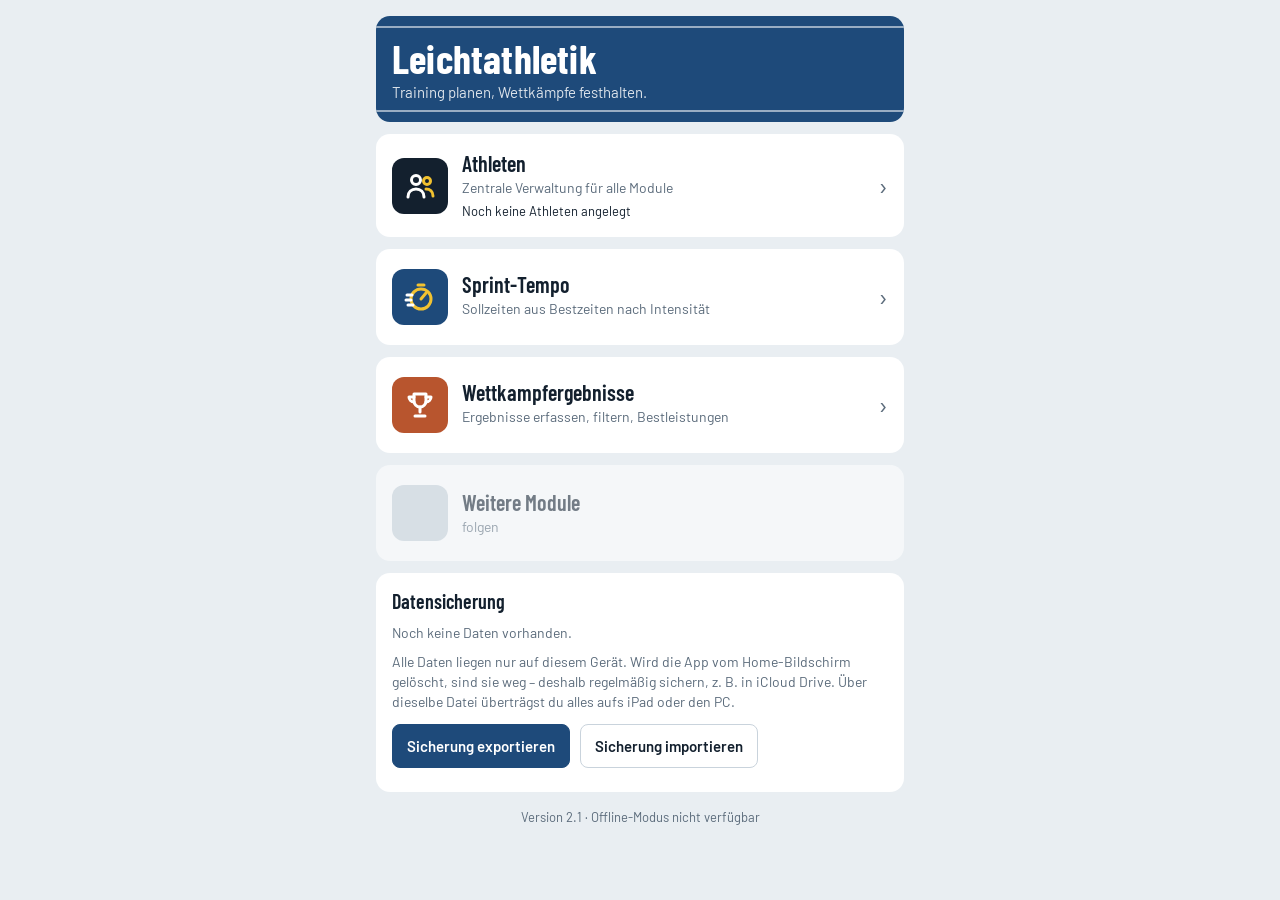
==== index.html @ 6e461672 "Central athlete management; Sprint-Tempo PBs from competition results - New athleten/ page: central " ====
<!DOCTYPE html>
<html lang="de">
<head>
<meta charset="utf-8">
<meta name="viewport" content="width=device-width, initial-scale=1, viewport-fit=cover">
<title>Leichtathletik</title>
<meta name="description" content="Leichtathletik-Werkzeuge: Sprint-Tempo-Rechner und Wettkampfergebnisse.">
<link rel="manifest" href="manifest.webmanifest">
<link rel="icon" href="icons/icon-192.png" type="image/png">
<link rel="apple-touch-icon" href="icons/apple-touch-icon.png">
<meta name="apple-mobile-web-app-capable" content="yes">
<meta name="mobile-web-app-capable" content="yes">
<meta name="apple-mobile-web-app-title" content="Leichtathletik">
<meta name="apple-mobile-web-app-status-bar-style" content="black-translucent">
<meta name="theme-color" content="#E9EEF2" media="(prefers-color-scheme: light)">
<meta name="theme-color" content="#0E1824" media="(prefers-color-scheme: dark)">
<link rel="stylesheet" href="shared/base.css">
<style>
.hero{background:var(--track);color:var(--track-ink);border-radius:14px;padding:22px 16px 18px;margin-bottom:12px;position:relative;overflow:hidden}
.hero::before,.hero::after{content:"";position:absolute;left:0;right:0;height:2px;background:rgba(255,255,255,.55)}
.hero::before{top:10px}.hero::after{bottom:10px}
.hero h1{font-size:40px;margin:0}
.hero p{margin:4px 0 0;opacity:.85;font-size:15px}
.tiles{display:grid;gap:12px;margin-bottom:12px}
.tile{display:flex;gap:14px;align-items:center;background:var(--surface);border-radius:14px;padding:16px;color:var(--ink);text-decoration:none;min-height:96px}
.tile:active{transform:scale(.99)}
.tile .ic{flex:0 0 56px;height:56px;border-radius:12px;display:grid;place-items:center;background:var(--track)}
.tile .ic.alt{background:var(--clay)}
.tile .ic svg{width:32px;height:32px}
.tile .tx{flex:1;min-width:0}
.tile h2{margin:0 0 2px;font-size:22px}
.tile .d{display:block;font-size:14px;color:var(--muted)}
.tile .st{display:block;font-size:13px;color:var(--ink);margin-top:4px;font-variant-numeric:tabular-nums}
.tile .go{color:var(--muted);font-size:26px}
.tile.soon{opacity:.55;pointer-events:none}
.tile.soon .ic{background:var(--line)}
</style>
</head>
<body>
<main>
  <div class="hero">
    <h1>Leichtathletik</h1>
    <p>Training planen, Wettkämpfe festhalten.</p>
  </div>

  <div class="banner" id="bkBanner" hidden>
    <span id="bkBannerTxt"></span>
    <button class="btn primary" id="bkBannerBtn">Jetzt sichern</button>
  </div>

  <nav class="tiles" aria-label="Module">
    <a class="tile" href="athleten/">
      <span class="ic" aria-hidden="true" style="background:var(--ink)">
        <svg viewBox="0 0 32 32" fill="none" stroke="#fff" stroke-width="3" stroke-linecap="round"><circle cx="12" cy="10" r="4.5"/><path d="M4 27c0-5 3.6-8 8-8s8 3 8 8"/><circle cx="23" cy="11" r="3.5" stroke="#F2C230"/><path d="M22 19c4 0 7 2.5 7 7" stroke="#F2C230"/></svg>
      </span>
      <span class="tx">
        <h2>Athleten</h2>
        <span class="d">Zentrale Verwaltung für alle Module</span>
        <span class="st" id="stAth"></span>
      </span>
      <span class="go" aria-hidden="true">›</span>
    </a>
    <a class="tile" href="tempo/">
      <span class="ic" aria-hidden="true">
        <svg viewBox="0 0 32 32" fill="none" stroke="#F2C230" stroke-width="3" stroke-linecap="round"><circle cx="17" cy="18" r="10"/><path d="M17 18l5-6M14 4h6"/><path d="M3 14h5M2 19h5M4 24h5" stroke="#fff"/></svg>
      </span>
      <span class="tx">
        <h2>Sprint-Tempo</h2>
        <span class="d">Sollzeiten aus Bestzeiten nach Intensität</span>
        <span class="st" id="stTempo"></span>
      </span>
      <span class="go" aria-hidden="true">›</span>
    </a>
    <a class="tile" href="ergebnisse/">
      <span class="ic alt" aria-hidden="true">
        <svg viewBox="0 0 32 32" fill="none" stroke="#fff" stroke-width="3" stroke-linecap="round" stroke-linejoin="round"><path d="M10 5h12v7a6 6 0 0 1-12 0z"/><path d="M10 8H5a5 5 0 0 0 5 5M22 8h5a5 5 0 0 1-5 5M16 18v5M11 27h10"/></svg>
      </span>
      <span class="tx">
        <h2>Wettkampfergebnisse</h2>
        <span class="d">Ergebnisse erfassen, filtern, Bestleistungen</span>
        <span class="st" id="stRes"></span>
      </span>
      <span class="go" aria-hidden="true">›</span>
    </a>
    <div class="tile soon" aria-hidden="true">
      <span class="ic"></span>
      <span class="tx"><h2>Weitere Module</h2><span class="d">folgen</span></span>
    </div>
  </nav>

  <section aria-labelledby="bkHead">
    <h2 id="bkHead">Datensicherung</h2>
    <p class="note" style="margin-top:0" id="bkState"></p>
    <p class="note">Alle Daten liegen nur auf diesem Gerät. Wird die App vom Home-Bildschirm gelöscht, sind sie weg – deshalb regelmäßig sichern, z. B. in iCloud Drive. Über dieselbe Datei überträgst du alles aufs iPad oder den PC.</p>
    <div class="row" style="margin-top:12px">
      <button class="btn primary" id="exp">Sicherung exportieren</button>
      <button class="btn" id="impBtn">Sicherung importieren</button>
      <input type="file" id="impFile" accept=".json,application/json" hidden>
    </div>
    <p class="note" id="bkMsg" aria-live="polite"></p>
  </section>

  <p class="foot">Version <span id="ver"></span> · <span id="offState">Offline-Modus wird vorbereitet …</span></p>
</main>
<script src="shared/common.js"></script>
<script>
(function(){
"use strict";
const $=id=>document.getElementById(id);
$("ver").textContent=LA.VERSION;

function render(){
  const ath=LA.athletes().length;
  $("stAth").textContent=ath?LA.plural(ath,"Athlet","Athleten"):"Noch keine Athleten angelegt";
  $("stTempo").textContent="";
  const res=LA.load(LA.KEYS.results,[])||[];
  if(res.length){
    const last=res.map(r=>r.date).sort().pop();
    $("stRes").textContent=res.length+" Ergebnis"+(res.length===1?"":"se")+" · zuletzt "+LA.fmtDate(last);
  } else $("stRes").textContent="";

  const s=LA.backupStatus();
  if(s.empty){ $("bkState").textContent="Noch keine Daten vorhanden."; $("bkBanner").hidden=true; }
  else if(s.upToDate){ $("bkState").innerHTML='<span class="ok">Alles gesichert</span> am '+LA.fmtDate(s.lastAt)+"."; $("bkBanner").hidden=true; }
  else {
    $("bkState").innerHTML='<span class="warn">Änderungen seit '+(s.lastAt?"der letzten Sicherung ("+LA.fmtDate(s.lastAt)+")":"Beginn")+" nicht gesichert.</span>";
    $("bkBannerTxt").textContent=s.lastAt?"Neue Daten seit der letzten Sicherung.":"Deine Daten sind noch nicht gesichert.";
    $("bkBanner").hidden=false;
  }
}
async function doExport(){
  const r=await LA.exportBackup();
  if(r.res==="aborted") return;
  $("bkMsg").textContent=r.res==="shared"?"Sicherung „"+r.name+"“ geteilt.":"Sicherung „"+r.name+"“ gespeichert.";
  render();
}
$("exp").addEventListener("click",doExport);
$("bkBannerBtn").addEventListener("click",doExport);
$("impBtn").addEventListener("click",()=>$("impFile").click());
$("impFile").addEventListener("change",async e=>{
  const f=e.target.files&&e.target.files[0]; e.target.value=""; if(!f) return;
  let b;
  try{ b=LA.parseBackup(await f.text()); }
  catch(err){ $("bkMsg").innerHTML='<span class="warn">Datei ist keine gültige Sicherung.</span>'; return; }
  const na=b.tempo&&Array.isArray(b.tempo.athletes)?b.tempo.athletes.length:0, nr=b.results.length;
  if(!confirm("Sicherung mit "+na+" Athlet"+(na===1?"":"en")+" und "+nr+" Ergebnis"+(nr===1?"":"sen")+" übernehmen?\n\nVorhandene Einträge bleiben erhalten, gleiche Einträge werden aktualisiert.")) return;
  const r=LA.applyBackup(b);
  $("bkMsg").innerHTML='<span class="ok">Übernommen: '+r.athletes+" Athlet"+(r.athletes===1?"":"en")+", "+r.results+" Ergebnis"+(r.results===1?"":"se")+".</span>";
  render();
});
window.addEventListener("pageshow",render);
render();
LA.registerOffline("./",s=>{$("offState").textContent=s;});
})();
</script>
</body>
</html>
---- shared/base.css ----
@font-face{font-family:"Barlow";font-weight:400;font-style:normal;font-display:swap;src:url(../fonts/barlow-400.woff2) format("woff2")}
@font-face{font-family:"Barlow";font-weight:500;font-style:normal;font-display:swap;src:url(../fonts/barlow-500.woff2) format("woff2")}
@font-face{font-family:"Barlow";font-weight:600;font-style:normal;font-display:swap;src:url(../fonts/barlow-600.woff2) format("woff2")}
@font-face{font-family:"Barlow Condensed";font-weight:500;font-style:normal;font-display:swap;src:url(../fonts/barlow-condensed-500.woff2) format("woff2")}
@font-face{font-family:"Barlow Condensed";font-weight:600;font-style:normal;font-display:swap;src:url(../fonts/barlow-condensed-600.woff2) format("woff2")}
@font-face{font-family:"Barlow Condensed";font-weight:700;font-style:normal;font-display:swap;src:url(../fonts/barlow-condensed-700.woff2) format("woff2")}
:root{
  --bg:#E9EEF2; --surface:#FFFFFF; --ink:#13202E; --muted:#5B6B7B; --line:#C9D3DC;
  --track:#1E4A7A; --track-ink:#FFFFFF; --signal:#F2C230; --signal-ink:#2A2000;
  --warn:#B23A2E; --ok:#2E7D4F; --link:#1E4A7A; --clay:#B8552E;
  color-scheme:light dark;
}
@media (prefers-color-scheme: dark){
  :root:not([data-theme="light"]){
    --bg:#0E1824; --surface:#172536; --ink:#E6EDF3; --muted:#93A3B4; --line:#2A3D52;
    --track:#2D68A8; --track-ink:#FFFFFF; --signal:#F2C230; --signal-ink:#2A2000;
    --warn:#E06A5C; --ok:#5DBB86; --link:#8DB8E8; --clay:#E08A5E;
  }
}
:root[data-theme="dark"]{
  --bg:#0E1824; --surface:#172536; --ink:#E6EDF3; --muted:#93A3B4; --line:#2A3D52;
  --track:#2D68A8; --track-ink:#FFFFFF; --signal:#F2C230; --signal-ink:#2A2000;
  --warn:#E06A5C; --ok:#5DBB86; --link:#8DB8E8; --clay:#E08A5E;
}
*,*::before,*::after{box-sizing:border-box}
[hidden]{display:none!important}
html{background:var(--bg);-webkit-text-size-adjust:100%}
body{margin:0;background:var(--bg);color:var(--ink);font:400 16px/1.45 "Barlow",system-ui,-apple-system,"Segoe UI",sans-serif;
  padding:env(safe-area-inset-top,0px) env(safe-area-inset-right,0px) env(safe-area-inset-bottom,0px) env(safe-area-inset-left,0px);
  -webkit-tap-highlight-color:transparent}
main{max-width:560px;margin:0 auto;padding:16px 16px 40px}
h1{font:700 30px/1 "Barlow Condensed","Arial Narrow",sans-serif;margin:8px 0 2px;letter-spacing:.2px}
h2{font:600 20px/1.2 "Barlow Condensed","Arial Narrow",sans-serif;margin:0 0 10px}
.sub{color:var(--muted);font-size:14px;margin:0 0 16px}
section,.card{background:var(--surface);border-radius:14px;padding:16px;margin-bottom:12px}
.back{display:inline-flex;align-items:center;gap:2px;color:var(--link);font:600 16px "Barlow",sans-serif;text-decoration:none;padding:6px 0;min-height:44px}
.back::before{content:"‹";font-size:26px;line-height:1;margin-top:-3px}
.lbl,.fl{font-size:13px;color:var(--muted);display:block;margin:12px 0 6px}
.lbl:first-child{margin-top:0}
.note{font-size:14px;color:var(--muted);margin:8px 0 0}
.warn{color:var(--warn);font-weight:600}
.ok{color:var(--ok);font-weight:600}
.row{display:flex;gap:10px;align-items:center;flex-wrap:wrap}
.grid2{display:grid;grid-template-columns:repeat(2,minmax(0,1fr));gap:10px}
input[type=number],input[type=text],input[type=date],select,textarea{font:500 16px "Barlow",sans-serif;color:var(--ink);background:var(--bg);
  border:1px solid var(--line);border-radius:8px;padding:9px 10px;width:100%;min-height:42px;-webkit-appearance:none;appearance:none}
select{background-image:linear-gradient(45deg,transparent 50%,var(--muted) 50%),linear-gradient(135deg,var(--muted) 50%,transparent 50%);
  background-position:calc(100% - 16px) 50%,calc(100% - 11px) 50%;background-size:5px 5px;background-repeat:no-repeat;padding-right:28px}
textarea{min-height:70px;resize:vertical}
input:invalid{box-shadow:none}
.seg{display:flex;gap:6px;flex-wrap:wrap}
.seg button{flex:1 1 0;border:1px solid var(--line);background:transparent;color:var(--ink);font:600 15px "Barlow",sans-serif;padding:9px 12px;border-radius:8px;cursor:pointer}
.seg button[aria-pressed="true"]{background:var(--track);border-color:var(--track);color:var(--track-ink)}
.btn{border:1px solid var(--line);background:transparent;color:var(--ink);font:600 15px "Barlow",sans-serif;padding:10px 14px;border-radius:8px;cursor:pointer;min-height:44px;text-decoration:none;display:inline-flex;align-items:center;justify-content:center}
.btn.primary{background:var(--track);border-color:var(--track);color:var(--track-ink)}
.btn.danger{color:var(--warn)}
.btn.danger.armed{background:var(--warn);border-color:var(--warn);color:#fff}
.btn.block{width:100%}
button:focus-visible,a:focus-visible,input:focus-visible,select:focus-visible,textarea:focus-visible{outline:3px solid var(--signal);outline-offset:2px}
.banner{border-radius:12px;padding:12px 14px;margin-bottom:12px;display:flex;gap:10px;align-items:center;justify-content:space-between;flex-wrap:wrap;
  background:color-mix(in srgb,var(--signal) 28%,var(--surface));color:var(--ink);font-size:15px}
.banner .btn{min-height:38px;padding:7px 12px}
.badge{display:inline-block;font:600 12px "Barlow",sans-serif;padding:2px 7px;border-radius:5px;border:1px solid var(--line);color:var(--muted);white-space:nowrap}
.badge.pb{background:var(--signal);border-color:var(--signal);color:var(--signal-ink)}
.badge.indoor{border-color:var(--track);color:var(--link)}
.badge.outdoor{border-color:var(--clay);color:var(--clay)}
.badge.champ{border-color:var(--ink);color:var(--ink)}
.foot{font-size:13px;color:var(--muted);text-align:center;margin-top:16px}
details{background:var(--surface);border-radius:14px;margin-bottom:12px}
details>summary{cursor:pointer;padding:14px 16px;font:600 20px "Barlow Condensed",sans-serif;list-style:none}
details>summary::-webkit-details-marker{display:none}
details>summary::after{content:"+";float:right;font-weight:500}
details[open]>summary::after{content:"–"}
details .in{padding:0 16px 16px}
@media (prefers-reduced-motion: reduce){*{transition:none!important}}
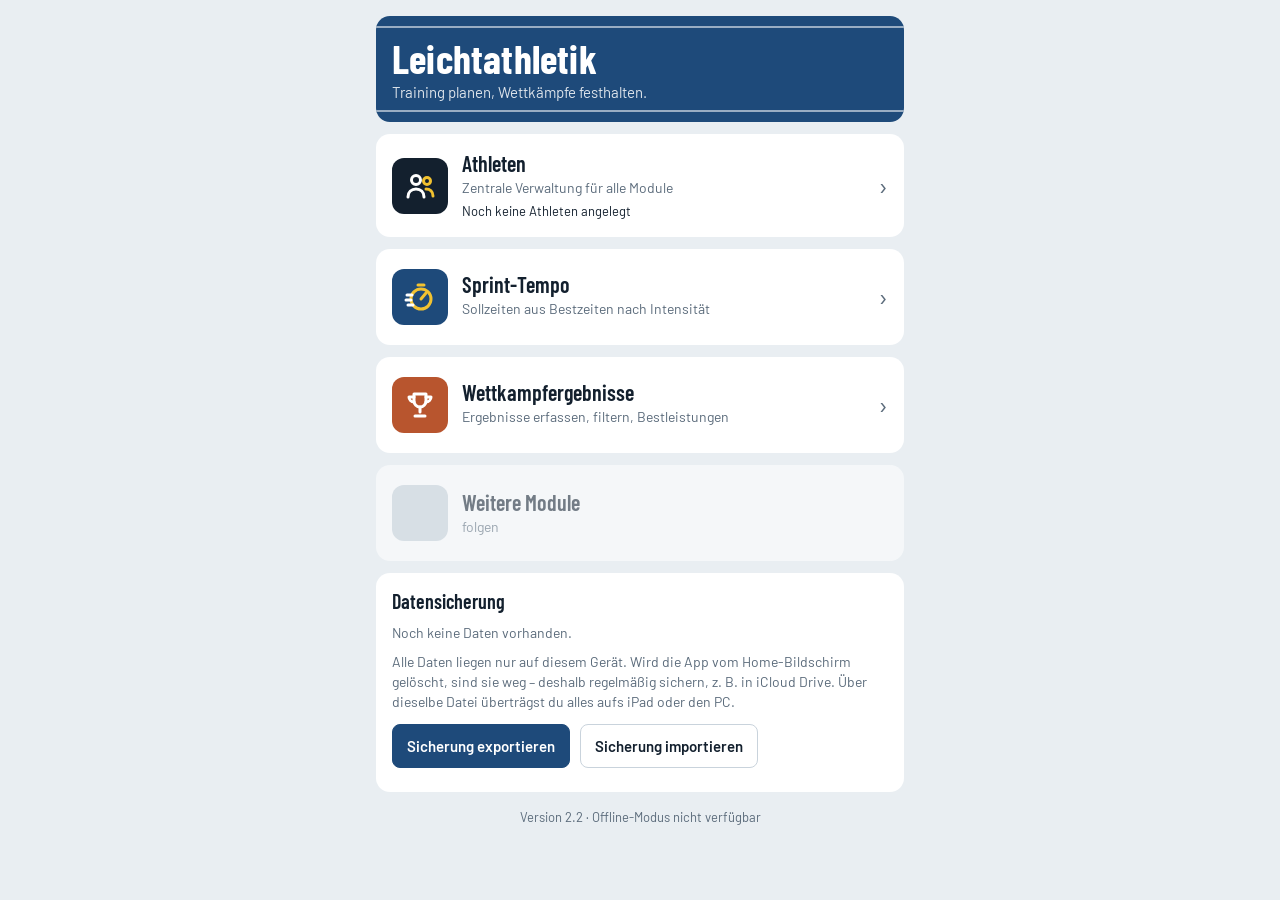
==== commit ee24645d: "Add Supabase cloud sync (disabled until configured) - shared/cloud.js: email/password auth and recor" ====
--- a/index.html
+++ b/index.html
@@ -34,6 +34,11 @@
 .tile .go{color:var(--muted);font-size:26px}
 .tile.soon{opacity:.55;pointer-events:none}
 .tile.soon .ic{background:var(--line)}
+h3{font:600 17px "Barlow Condensed",sans-serif;margin:16px 0 6px;color:var(--muted);text-transform:uppercase;letter-spacing:.6px}
+h3:first-of-type{margin-top:4px}
+.cloudst{display:flex;align-items:center;gap:8px;font-size:15px}
+.dot{width:10px;height:10px;border-radius:50%;background:var(--muted);flex:0 0 10px}
+.dot.ok{background:var(--ok)}.dot.busy{background:var(--signal)}.dot.err{background:var(--warn)}
 </style>
 </head>
 <body>
@@ -90,8 +95,32 @@
 
   <section aria-labelledby="bkHead">
     <h2 id="bkHead">Datensicherung</h2>
+    <div id="cloudBox" hidden>
+      <h3>Cloud</h3>
+      <div id="cloudOut">
+        <p class="note" style="margin-top:0">Mit einem Konto werden Athleten und Ergebnisse automatisch gesichert und zwischen iPhone, iPad und PC abgeglichen.</p>
+        <label class="fl" for="cEmail">E-Mail</label>
+        <input type="text" id="cEmail" inputmode="email" autocomplete="username" autocapitalize="off" spellcheck="false">
+        <label class="fl" for="cPw">Passwort</label>
+        <input type="password" id="cPw" autocomplete="current-password" style="font:500 16px Barlow,sans-serif;color:var(--ink);background:var(--bg);border:1px solid var(--line);border-radius:8px;padding:9px 10px;width:100%;min-height:42px">
+        <div class="row" style="margin-top:12px">
+          <button class="btn primary" id="cIn">Anmelden</button>
+          <button class="btn" id="cUp">Konto erstellen</button>
+        </div>
+      </div>
+      <div id="cloudIn" hidden>
+        <div class="cloudst"><span class="dot" id="cDot"></span><span id="cState"></span></div>
+        <p class="note" id="cWho"></p>
+        <div class="row" style="margin-top:12px">
+          <button class="btn primary" id="cSync">Jetzt synchronisieren</button>
+          <button class="btn" id="cOut">Abmelden</button>
+        </div>
+      </div>
+      <p class="note" id="cMsg" aria-live="polite"></p>
+      <h3>Datei</h3>
+    </div>
     <p class="note" style="margin-top:0" id="bkState"></p>
-    <p class="note">Alle Daten liegen nur auf diesem Gerät. Wird die App vom Home-Bildschirm gelöscht, sind sie weg – deshalb regelmäßig sichern, z. B. in iCloud Drive. Über dieselbe Datei überträgst du alles aufs iPad oder den PC.</p>
+    <p class="note" id="bkInfo">Alle Daten liegen nur auf diesem Gerät. Wird die App vom Home-Bildschirm gelöscht, sind sie weg – deshalb regelmäßig sichern, z. B. in iCloud Drive. Über dieselbe Datei überträgst du alles aufs iPad oder den PC.</p>
     <div class="row" style="margin-top:12px">
       <button class="btn primary" id="exp">Sicherung exportieren</button>
       <button class="btn" id="impBtn">Sicherung importieren</button>
@@ -102,7 +131,9 @@
 
   <p class="foot">Version <span id="ver"></span> · <span id="offState">Offline-Modus wird vorbereitet …</span></p>
 </main>
+<script src="shared/config.js"></script>
 <script src="shared/common.js"></script>
+<script src="shared/cloud.js"></script>
 <script>
 (function(){
 "use strict";
@@ -120,7 +151,11 @@
   } else $("stRes").textContent="";
 
   const s=LA.backupStatus();
+  $("bkInfo").textContent=s.cloudSafe
+    ?"Zusätzlich zur Cloud kannst du eine Sicherungsdatei anlegen, z. B. vor größeren Änderungen."
+    :"Alle Daten liegen nur auf diesem Gerät. Wird die App vom Home-Bildschirm gelöscht, sind sie weg – deshalb regelmäßig sichern, z. B. in iCloud Drive. Über dieselbe Datei überträgst du alles aufs iPad oder den PC.";
   if(s.empty){ $("bkState").textContent="Noch keine Daten vorhanden."; $("bkBanner").hidden=true; }
+  else if(s.cloudSafe){ $("bkState").textContent=s.lastAt?"Letzte Sicherungsdatei: "+LA.fmtDate(s.lastAt)+".":"Noch keine Sicherungsdatei angelegt."; $("bkBanner").hidden=true; }
   else if(s.upToDate){ $("bkState").innerHTML='<span class="ok">Alles gesichert</span> am '+LA.fmtDate(s.lastAt)+"."; $("bkBanner").hidden=true; }
   else {
     $("bkState").innerHTML='<span class="warn">Änderungen seit '+(s.lastAt?"der letzten Sicherung ("+LA.fmtDate(s.lastAt)+")":"Beginn")+" nicht gesichert.</span>";
@@ -149,6 +184,45 @@
   render();
 });
 window.addEventListener("pageshow",render);
+
+/* ---------- Cloud ---------- */
+const C=LA.cloud;
+function fmtTs(iso){ const d=new Date(iso); return LA.fmtDate(iso)+", "+String(d.getHours()).padStart(2,"0")+":"+String(d.getMinutes()).padStart(2,"0")+" Uhr"; }
+function renderCloud(x){
+  $("cloudBox").hidden=!x.configured;
+  if(!x.configured) return;
+  $("cloudOut").hidden=x.loggedIn; $("cloudIn").hidden=!x.loggedIn;
+  if(!x.loggedIn){ if(x.error) $("cMsg").innerHTML='<span class="warn">'+LA.esc(x.error)+"</span>"; return; }
+  const dot=$("cDot");
+  if(x.syncing){ dot.className="dot busy"; $("cState").textContent="Synchronisiere …"; }
+  else if(x.error){ dot.className="dot err"; $("cState").textContent="Fehler: "+x.error; }
+  else if(x.pending){ dot.className="dot busy"; $("cState").textContent=LA.plural(x.pending,"Änderung","Änderungen")+" noch nicht in der Cloud"+(navigator.onLine===false?" – offline":""); }
+  else if(x.lastSyncAt){ dot.className="dot ok"; $("cState").textContent="Alles in der Cloud gesichert"; }
+  else { dot.className="dot"; $("cState").textContent="Noch nicht synchronisiert"; }
+  $("cWho").textContent="Angemeldet als "+x.email+(x.lastSyncAt?" · zuletzt synchronisiert "+fmtTs(x.lastSyncAt):"");
+  $("cSync").disabled=x.syncing;
+}
+async function auth(fn){
+  const email=$("cEmail").value.trim(), pw=$("cPw").value;
+  if(!/^\S+@\S+\.\S+$/.test(email)){ $("cMsg").innerHTML='<span class="warn">Bitte eine gültige E-Mail-Adresse eingeben.</span>'; return; }
+  if(pw.length<8){ $("cMsg").innerHTML='<span class="warn">Passwort mit mindestens 8 Zeichen eingeben.</span>'; return; }
+  $("cIn").disabled=$("cUp").disabled=true; $("cMsg").textContent="Bitte warten …";
+  try{
+    const r=await fn(email,pw);
+    $("cPw").value="";
+    if(r&&r.confirmed===false) $("cMsg").innerHTML='<span class="ok">Konto angelegt.</span> Bitte den Link in der Bestätigungs-Mail öffnen und dich danach hier anmelden.';
+    else $("cMsg").textContent="";
+  }catch(e){ $("cMsg").innerHTML='<span class="warn">'+LA.esc(e.message)+"</span>"; }
+  $("cIn").disabled=$("cUp").disabled=false;
+  render();
+}
+$("cIn").addEventListener("click",()=>auth(C.signIn));
+$("cUp").addEventListener("click",()=>auth(C.signUp));
+$("cSync").addEventListener("click",async()=>{ $("cMsg").textContent=""; const x=await C.sync({force:true}); if(x.error) $("cMsg").innerHTML='<span class="warn">'+LA.esc(x.error)+"</span>"; else if(x.pending&&navigator.onLine===false) $("cMsg").textContent="Offline – wird synchronisiert, sobald Internet da ist."; render(); });
+$("cOut").addEventListener("click",()=>{ if(confirm("Abmelden? Die Daten bleiben auf diesem Gerät erhalten.")) { C.signOut(); $("cMsg").textContent=""; render(); } });
+C.onStatus(x=>{ renderCloud(x); render(); });
+window.addEventListener("la:synced",render);
+renderCloud(C.status());
 render();
 LA.registerOffline("./",s=>{$("offState").textContent=s;});
 })();
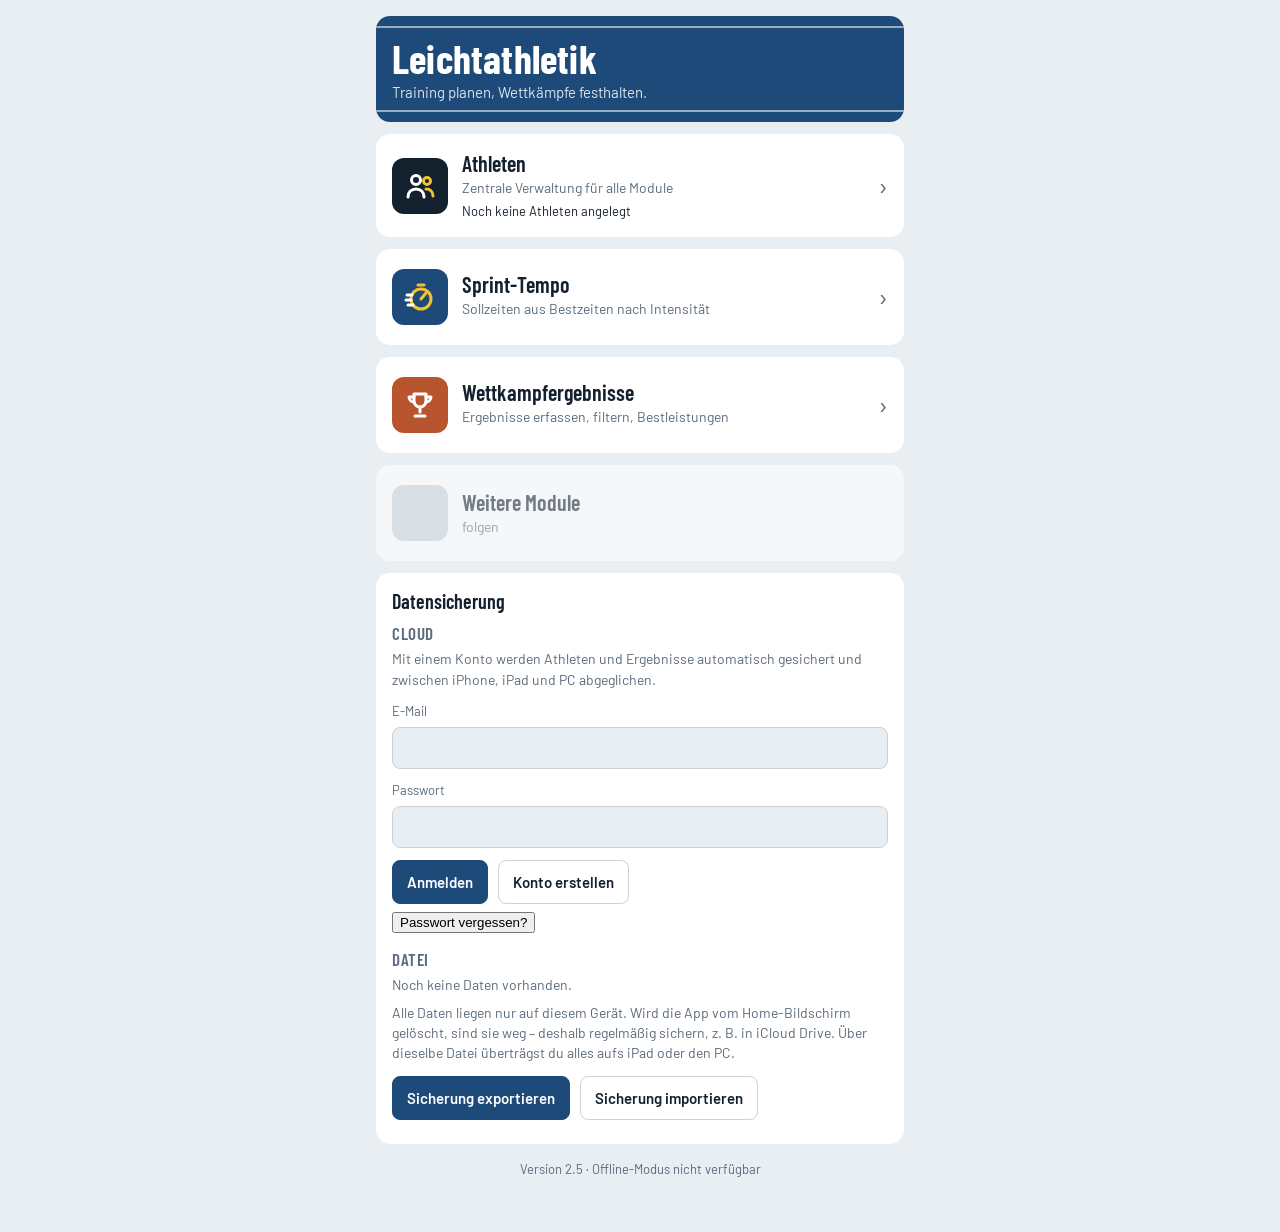
==== commit 17d16fad: "Age classes, per-class PBs, progression chart, password reset - Athletes: sex field; current age cla" ====
--- a/index.html
+++ b/index.html
@@ -48,6 +48,18 @@
     <p>Training planen, Wettkämpfe festhalten.</p>
   </div>
 
+  <section id="recBox" hidden aria-labelledby="recHead">
+    <h2 id="recHead">Neues Passwort setzen</h2>
+    <div id="recForm">
+      <label class="fl" for="recPw" style="margin-top:0">Neues Passwort (mindestens 8 Zeichen)</label>
+      <input type="password" id="recPw" autocomplete="new-password" style="font:500 16px Barlow,sans-serif;color:var(--ink);background:var(--bg);border:1px solid var(--line);border-radius:8px;padding:9px 10px;width:100%;min-height:42px">
+      <label class="fl" for="recPw2">Wiederholen</label>
+      <input type="password" id="recPw2" autocomplete="new-password" style="font:500 16px Barlow,sans-serif;color:var(--ink);background:var(--bg);border:1px solid var(--line);border-radius:8px;padding:9px 10px;width:100%;min-height:42px">
+      <div class="row" style="margin-top:12px"><button class="btn primary" id="recSave">Passwort speichern</button></div>
+    </div>
+    <p class="note" id="recMsg" aria-live="polite"></p>
+  </section>
+
   <div class="banner" id="bkBanner" hidden>
     <span id="bkBannerTxt"></span>
     <button class="btn primary" id="bkBannerBtn">Jetzt sichern</button>
@@ -107,6 +119,7 @@
           <button class="btn primary" id="cIn">Anmelden</button>
           <button class="btn" id="cUp">Konto erstellen</button>
         </div>
+        <button class="link" id="cForgot" style="margin-top:8px">Passwort vergessen?</button>
       </div>
       <div id="cloudIn" hidden>
         <div class="cloudst"><span class="dot" id="cDot"></span><span id="cState"></span></div>
@@ -114,6 +127,12 @@
         <div class="row" style="margin-top:12px">
           <button class="btn primary" id="cSync">Jetzt synchronisieren</button>
           <button class="btn" id="cOut">Abmelden</button>
+        </div>
+        <button class="link" id="cPwChg" style="margin-top:8px">Passwort ändern</button>
+        <div id="pwChg" hidden>
+          <label class="fl" for="chgPw">Neues Passwort (mindestens 8 Zeichen)</label>
+          <input type="password" id="chgPw" autocomplete="new-password" style="font:500 16px Barlow,sans-serif;color:var(--ink);background:var(--bg);border:1px solid var(--line);border-radius:8px;padding:9px 10px;width:100%;min-height:42px">
+          <div class="row" style="margin-top:10px"><button class="btn primary" id="chgSave">Speichern</button><button class="btn" id="chgCancel">Abbrechen</button></div>
         </div>
       </div>
       <p class="note" id="cMsg" aria-live="polite"></p>
@@ -217,6 +236,43 @@
   render();
 }
 $("cIn").addEventListener("click",()=>auth(C.signIn));
+const warn=m=>'<span class="warn">'+LA.esc(m)+"</span>";
+$("cForgot").addEventListener("click",async()=>{
+  const email=$("cEmail").value.trim();
+  if(!/^\S+@\S+\.\S+$/.test(email)){ $("cMsg").innerHTML=warn("Erst oben deine E-Mail-Adresse eingeben, dann „Passwort vergessen?“ tippen."); return; }
+  $("cForgot").disabled=true; $("cMsg").textContent="Bitte warten …";
+  try{
+    await C.requestPasswordReset(email);
+    $("cMsg").innerHTML='<span class="ok">E-Mail verschickt.</span> Den Link darin öffnen (auch in Safari oder am PC möglich), dort ein neues Passwort setzen und dich danach hier anmelden. Keine Mail? Spam-Ordner prüfen; es geht nur wenige Mails pro Stunde.';
+  }catch(e){ $("cMsg").innerHTML=warn(e.message); }
+  $("cForgot").disabled=false;
+});
+$("cPwChg").addEventListener("click",()=>{ $("pwChg").hidden=false; $("cPwChg").hidden=true; $("chgPw").focus(); });
+$("chgCancel").addEventListener("click",()=>{ $("pwChg").hidden=true; $("cPwChg").hidden=false; $("chgPw").value=""; });
+$("chgSave").addEventListener("click",async()=>{
+  const pw=$("chgPw").value;
+  if(pw.length<8){ $("cMsg").innerHTML=warn("Passwort mit mindestens 8 Zeichen eingeben."); return; }
+  try{ await C.updatePassword(pw); $("chgPw").value=""; $("pwChg").hidden=true; $("cPwChg").hidden=false; $("cMsg").innerHTML='<span class="ok">Passwort geändert.</span> Auf anderen Geräten bleibst du angemeldet.'; }
+  catch(e){ $("cMsg").innerHTML=warn(e.message); }
+});
+// Rücksetz-Link aus der E-Mail (öffnet diese Seite mit #access_token=…&type=recovery)
+const REC=C.configured?C.readRecoveryLink():null;
+if(REC){
+  history.replaceState(null,"",location.pathname+location.search); // Token nicht in der Adresse lassen
+  $("recBox").hidden=false; window.scrollTo(0,0);
+  if(REC.error){ $("recForm").hidden=true; $("recMsg").innerHTML=warn(REC.error); }
+  $("recSave").addEventListener("click",async()=>{
+    const a=$("recPw").value, b=$("recPw2").value;
+    if(a.length<8){ $("recMsg").innerHTML=warn("Passwort mit mindestens 8 Zeichen eingeben."); return; }
+    if(a!==b){ $("recMsg").innerHTML=warn("Die beiden Eingaben stimmen nicht überein."); return; }
+    $("recSave").disabled=true; $("recMsg").textContent="Bitte warten …";
+    try{
+      const r=await C.updatePassword(a,REC.token);
+      $("recForm").hidden=true;
+      $("recMsg").innerHTML='<span class="ok">Neues Passwort gespeichert.</span> Öffne jetzt die App vom Home-Bildschirm und melde dich unter Datensicherung → Cloud'+(r.email?" als "+LA.esc(r.email):"")+" mit dem neuen Passwort an.";
+    }catch(e){ $("recMsg").innerHTML=warn(e.message); $("recSave").disabled=false; }
+  });
+}
 $("cUp").addEventListener("click",()=>auth(C.signUp));
 $("cSync").addEventListener("click",async()=>{ $("cMsg").textContent=""; const x=await C.sync({force:true}); if(x.error) $("cMsg").innerHTML='<span class="warn">'+LA.esc(x.error)+"</span>"; else if(x.pending&&navigator.onLine===false) $("cMsg").textContent="Offline – wird synchronisiert, sobald Internet da ist."; render(); });
 $("cOut").addEventListener("click",()=>{ if(confirm("Abmelden? Die Daten bleiben auf diesem Gerät erhalten.")) { C.signOut(); $("cMsg").textContent=""; render(); } });
--- a/shared/base.css
+++ b/shared/base.css
@@ -8,6 +8,7 @@
   --bg:#E9EEF2; --surface:#FFFFFF; --ink:#13202E; --muted:#5B6B7B; --line:#C9D3DC;
   --track:#1E4A7A; --track-ink:#FFFFFF; --signal:#F2C230; --signal-ink:#2A2000;
   --warn:#B23A2E; --ok:#2E7D4F; --link:#1E4A7A; --clay:#B8552E;
+  --s-indoor:#2a78d6; --s-outdoor:#eb6834; --grid:#e3e8ed;
   color-scheme:light dark;
 }
 @media (prefers-color-scheme: dark){
@@ -15,12 +16,14 @@
     --bg:#0E1824; --surface:#172536; --ink:#E6EDF3; --muted:#93A3B4; --line:#2A3D52;
     --track:#2D68A8; --track-ink:#FFFFFF; --signal:#F2C230; --signal-ink:#2A2000;
     --warn:#E06A5C; --ok:#5DBB86; --link:#8DB8E8; --clay:#E08A5E;
+    --s-indoor:#3987e5; --s-outdoor:#d95926; --grid:#22344a;
   }
 }
 :root[data-theme="dark"]{
   --bg:#0E1824; --surface:#172536; --ink:#E6EDF3; --muted:#93A3B4; --line:#2A3D52;
   --track:#2D68A8; --track-ink:#FFFFFF; --signal:#F2C230; --signal-ink:#2A2000;
   --warn:#E06A5C; --ok:#5DBB86; --link:#8DB8E8; --clay:#E08A5E;
+    --s-indoor:#3987e5; --s-outdoor:#d95926; --grid:#22344a;
 }
 *,*::before,*::after{box-sizing:border-box}
 [hidden]{display:none!important}
@@ -62,8 +65,10 @@
 .banner .btn{min-height:38px;padding:7px 12px}
 .badge{display:inline-block;font:600 12px "Barlow",sans-serif;padding:2px 7px;border-radius:5px;border:1px solid var(--line);color:var(--muted);white-space:nowrap}
 .badge.pb{background:var(--signal);border-color:var(--signal);color:var(--signal-ink)}
-.badge.indoor{border-color:var(--track);color:var(--link)}
-.badge.outdoor{border-color:var(--clay);color:var(--clay)}
+.badge.indoor,.badge.outdoor{color:var(--ink)}
+.badge.indoor::before,.badge.outdoor::before{content:"";display:inline-block;width:7px;height:7px;border-radius:50%;margin-right:5px;vertical-align:1px}
+.badge.indoor::before{background:var(--s-indoor)}
+.badge.outdoor::before{background:var(--s-outdoor)}
 .badge.champ{border-color:var(--ink);color:var(--ink)}
 .foot{font-size:13px;color:var(--muted);text-align:center;margin-top:16px}
 details{background:var(--surface);border-radius:14px;margin-bottom:12px}
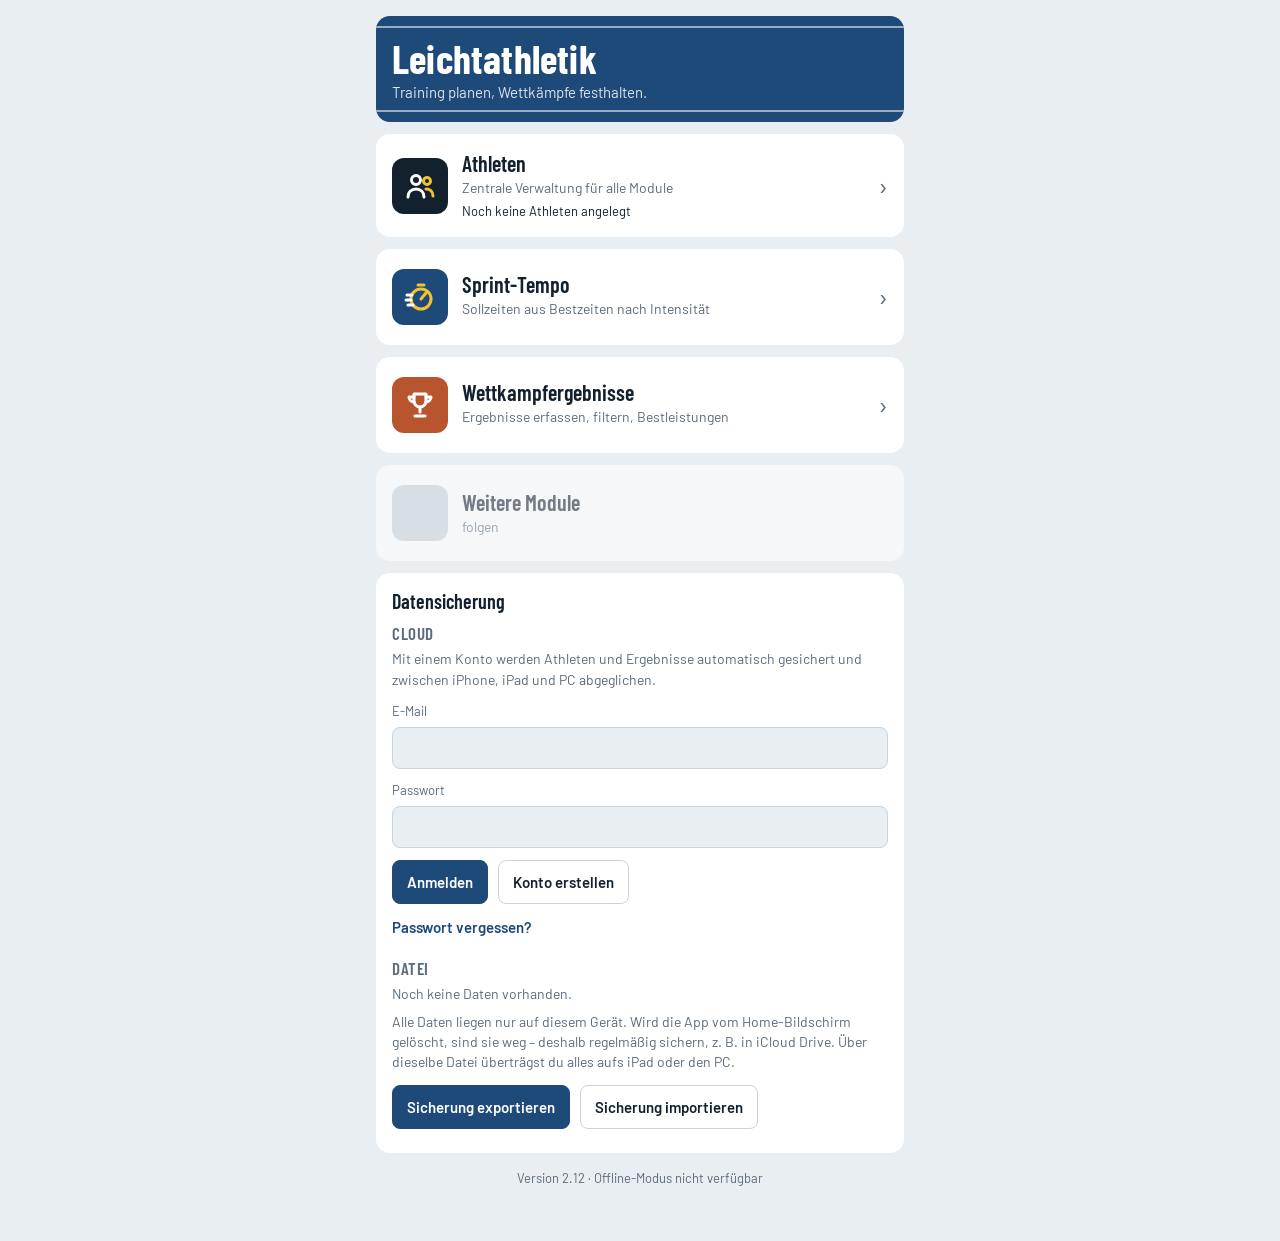
==== commit fc4706fa: "Cloud: show Supabase storage usage next to the sync button - New SQL function la_storage_info() (sec" ====
--- a/index.html
+++ b/index.html
@@ -38,7 +38,10 @@
 h3:first-of-type{margin-top:4px}
 .cloudst{display:flex;align-items:center;gap:8px;font-size:15px}
 .dot{width:10px;height:10px;border-radius:50%;background:var(--muted);flex:0 0 10px}
-.dot.ok{background:var(--ok)}.dot.busy{background:var(--signal)}.dot.err{background:var(--warn)}
+.dot.ok{background:var(--ok)}
+.store-bar{height:6px;border-radius:3px;background:var(--grid);margin-top:14px;overflow:hidden}
+.store-bar i{display:block;height:100%;width:0;min-width:2px;background:var(--track);border-radius:3px}
+.store-bar.high i{background:var(--warn)}.dot.busy{background:var(--signal)}.dot.err{background:var(--warn)}
 </style>
 </head>
 <body>
@@ -128,6 +131,10 @@
           <button class="btn primary" id="cSync">Jetzt synchronisieren</button>
           <button class="btn" id="cOut">Abmelden</button>
         </div>
+        <div id="cStore" hidden>
+          <div class="store-bar" role="img" id="cStoreBar"><i id="cStoreFill"></i></div>
+          <p class="note" id="cStoreTxt" style="margin-top:6px"></p>
+        </div>
         <button class="link" id="cPwChg" style="margin-top:8px">Passwort ändern</button>
         <div id="pwChg" hidden>
           <label class="fl" for="chgPw">Neues Passwort (mindestens 8 Zeichen)</label>
@@ -219,6 +226,17 @@
   else if(x.lastSyncAt){ dot.className="dot ok"; $("cState").textContent="Alles in der Cloud gesichert"; }
   else { dot.className="dot"; $("cState").textContent="Noch nicht synchronisiert"; }
   $("cWho").textContent="Angemeldet als "+x.email+(x.lastSyncAt?" · zuletzt synchronisiert "+fmtTs(x.lastSyncAt):"");
+  const st=x.storage; $("cStore").hidden=!st;
+  if(st){
+    const pct=st.db_bytes/st.limit*100, n=v=>v.toLocaleString("de-DE",{maximumFractionDigits:1});
+    const sz=b=>b<1024?b+" B":b<1048576?n(b/1024)+" kB":n(b/1048576)+" MB";
+    $("cStoreFill").style.width=Math.min(100,pct).toFixed(2)+"%";
+    $("cStoreBar").classList.toggle("high",pct>=80);
+    $("cStoreBar").setAttribute("aria-label","Datenbank zu "+n(pct)+" Prozent belegt");
+    $("cStoreTxt").innerHTML="Speicher bei Supabase: <b>"+sz(st.db_bytes)+" von "+sz(st.limit)+"</b> belegt ("+(pct<1?"unter 1":n(pct))+" %)"
+      +"<br>Davon deine Daten: "+sz(st.own_bytes)+" ("+LA.plural(st.own_rows,"Eintrag","Einträge")+") – den Rest belegt Supabase selbst."
+      +(pct>=80?'<br><span class="warn">Fast voll – bitte melden.</span>':"");
+  }
   $("cSync").disabled=x.syncing;
 }
 async function auth(fn){
--- a/shared/base.css
+++ b/shared/base.css
@@ -78,3 +78,18 @@
 details[open]>summary::after{content:"–"}
 details .in{padding:0 16px 16px}
 @media (prefers-reduced-motion: reduce){*{transition:none!important}}
+
+/* Import-Vorschau */
+.impsum{display:flex;flex-wrap:wrap;gap:6px 14px;font-size:15px;font-weight:600;margin:6px 0}
+.col{display:inline-block;font-size:12px;padding:1px 6px;border-radius:5px;border:1px solid var(--line);margin:2px 2px 0 0;color:var(--ink)}
+.col.off{border-style:dashed;color:var(--muted)}
+.impscroll{max-height:55vh;overflow:auto;margin-top:8px;border:1px solid var(--line);border-radius:10px}
+.imptab{width:100%;border-collapse:collapse;font-size:14px}
+.imptab th{position:sticky;top:0;background:var(--surface);text-align:left;font-weight:600;color:var(--muted);padding:6px 8px;border-bottom:1px solid var(--line)}
+.imptab td{padding:7px 8px;border-bottom:1px solid var(--line);vertical-align:top}
+.imptab tr:last-child td{border-bottom:0}
+.imptab .ln{font-variant-numeric:tabular-nums;color:var(--muted);width:1%;white-space:nowrap}
+.imptab tr.t-error b{color:var(--warn)}
+.importing .fab{display:none}
+.imptab .raw{font-size:12px;color:var(--muted);margin-top:2px;overflow-wrap:anywhere}
+.link{background:none;border:0;color:var(--link);font:600 15px "Barlow",sans-serif;cursor:pointer;padding:6px 0;text-decoration:none}
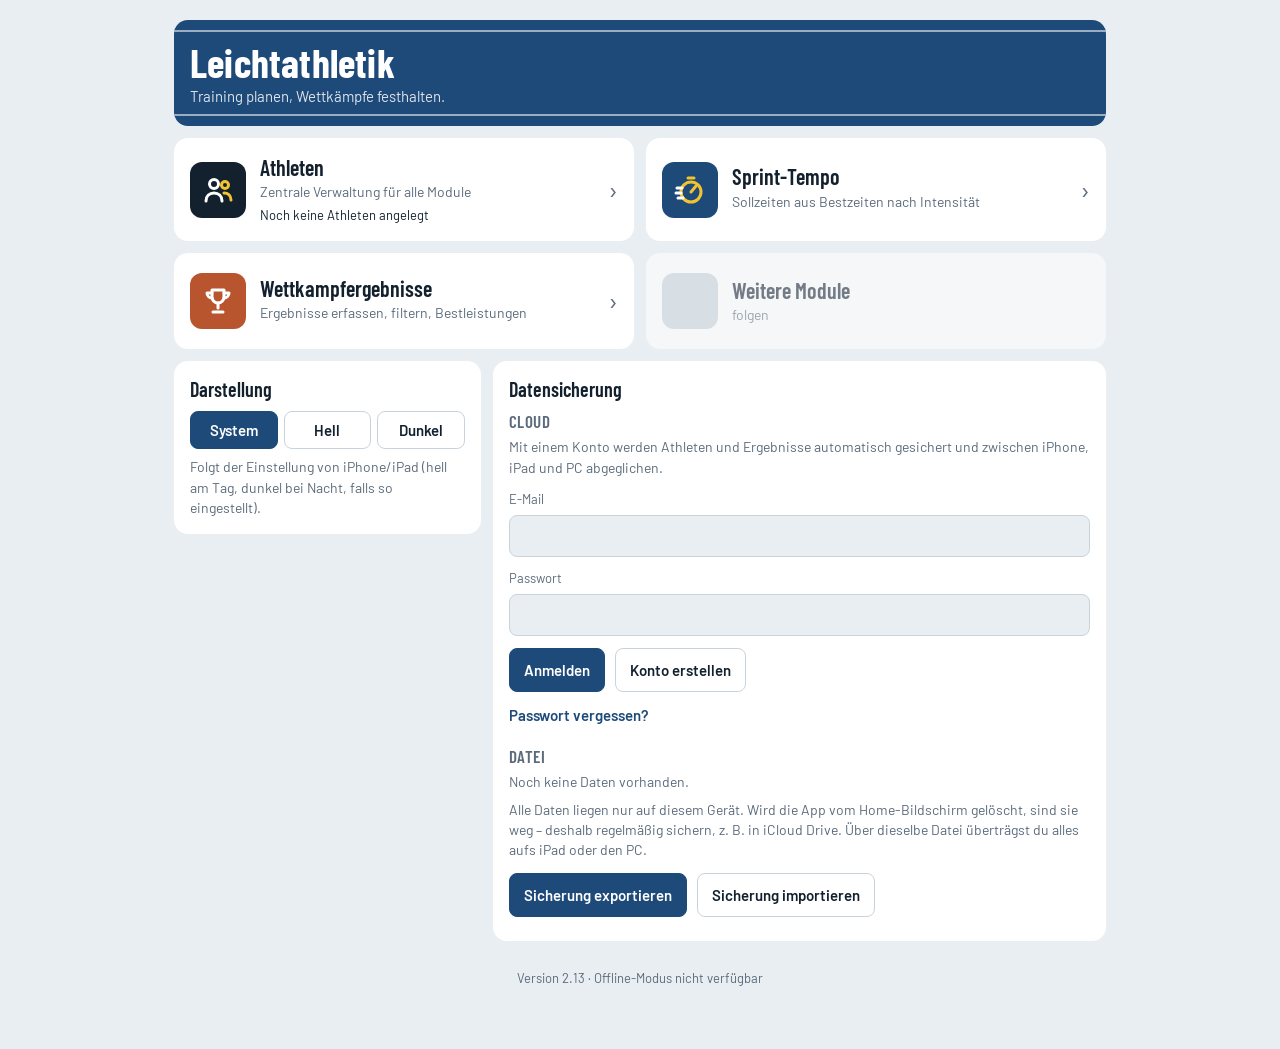
==== commit 344aeca0: "iPad and landscape layouts; manual light/dark theme - Manifest orientation "any" (portrait and lands" ====
--- a/index.html
+++ b/index.html
@@ -14,6 +14,7 @@
 <meta name="apple-mobile-web-app-status-bar-style" content="black-translucent">
 <meta name="theme-color" content="#E9EEF2" media="(prefers-color-scheme: light)">
 <meta name="theme-color" content="#0E1824" media="(prefers-color-scheme: dark)">
+<script src="shared/theme.js"></script>
 <link rel="stylesheet" href="shared/base.css">
 <style>
 .hero{background:var(--track);color:var(--track-ink);border-radius:14px;padding:22px 16px 18px;margin-bottom:12px;position:relative;overflow:hidden}
@@ -33,6 +34,11 @@
 .tile .st{display:block;font-size:13px;color:var(--ink);margin-top:4px;font-variant-numeric:tabular-nums}
 .tile .go{color:var(--muted);font-size:26px}
 .tile.soon{opacity:.55;pointer-events:none}
+@media (min-width:740px){
+  main{max-width:980px}
+  .tiles{grid-template-columns:repeat(2,minmax(0,1fr))}
+  .hubcols{display:grid;grid-template-columns:minmax(0,1fr) minmax(0,2fr);gap:0 12px;align-items:start}
+}
 .tile.soon .ic{background:var(--line)}
 h3{font:600 17px "Barlow Condensed",sans-serif;margin:16px 0 6px;color:var(--muted);text-transform:uppercase;letter-spacing:.6px}
 h3:first-of-type{margin-top:4px}
@@ -107,6 +113,17 @@
       <span class="tx"><h2>Weitere Module</h2><span class="d">folgen</span></span>
     </div>
   </nav>
+
+  <div class="hubcols">
+  <section aria-labelledby="thHead" id="thBox">
+    <h2 id="thHead">Darstellung</h2>
+    <div class="seg" id="thSeg" role="group" aria-label="Darstellung">
+      <button type="button" data-v="system">System</button>
+      <button type="button" data-v="light">Hell</button>
+      <button type="button" data-v="dark">Dunkel</button>
+    </div>
+    <p class="note" id="thNote"></p>
+  </section>
 
   <section aria-labelledby="bkHead">
     <h2 id="bkHead">Datensicherung</h2>
@@ -155,6 +172,7 @@
     <p class="note" id="bkMsg" aria-live="polite"></p>
   </section>
 
+  </div>
   <p class="foot">Version <span id="ver"></span> · <span id="offState">Offline-Modus wird vorbereitet …</span></p>
 </main>
 <script src="shared/config.js"></script>
@@ -210,6 +228,15 @@
   render();
 });
 window.addEventListener("pageshow",render);
+
+/* ---------- Darstellung ---------- */
+function renderTheme(){
+  const m=LA_THEME.get();
+  [...$("thSeg").querySelectorAll("button")].forEach(b=>b.setAttribute("aria-pressed",String(b.dataset.v===m)));
+  $("thNote").textContent=m==="system"?"Folgt der Einstellung von iPhone/iPad (hell am Tag, dunkel bei Nacht, falls so eingestellt).":"Gilt auf diesem Gerät für alle Bereiche der App.";
+}
+$("thSeg").addEventListener("click",e=>{const b=e.target.closest("button"); if(!b) return; LA_THEME.set(b.dataset.v); renderTheme(); });
+renderTheme();
 
 /* ---------- Cloud ---------- */
 const C=LA.cloud;
--- a/shared/base.css
+++ b/shared/base.css
@@ -19,7 +19,9 @@
     --s-indoor:#3987e5; --s-outdoor:#d95926; --grid:#22344a;
   }
 }
+:root[data-theme="light"]{color-scheme:light}
 :root[data-theme="dark"]{
+  color-scheme:dark;
   --bg:#0E1824; --surface:#172536; --ink:#E6EDF3; --muted:#93A3B4; --line:#2A3D52;
   --track:#2D68A8; --track-ink:#FFFFFF; --signal:#F2C230; --signal-ink:#2A2000;
   --warn:#E06A5C; --ok:#5DBB86; --link:#8DB8E8; --clay:#E08A5E;
@@ -93,3 +95,16 @@
 .importing .fab{display:none}
 .imptab .raw{font-size:12px;color:var(--muted);margin-top:2px;overflow-wrap:anywhere}
 .link{background:none;border:0;color:var(--link);font:600 15px "Barlow",sans-serif;cursor:pointer;padding:6px 0;text-decoration:none}
+
+/* ---------- Breitere Bildschirme: iPad und iPhone quer ---------- */
+@media (min-width:740px){
+  main{max-width:1180px;padding:20px 24px 48px}
+  .narrow{max-width:660px;margin-left:auto;margin-right:auto}
+  .fab,.btn.block.wide-auto{display:flex;max-width:340px;margin-left:auto}
+  .split{display:grid;grid-template-columns:minmax(0,5fr) minmax(0,6fr);gap:0 16px;align-items:start}
+  .cards{display:grid;grid-template-columns:repeat(2,minmax(0,1fr));gap:12px;align-items:start}
+  .cards>*{margin-bottom:0!important}
+}
+@media (min-width:1100px){
+  .cards{grid-template-columns:repeat(3,minmax(0,1fr))}
+}
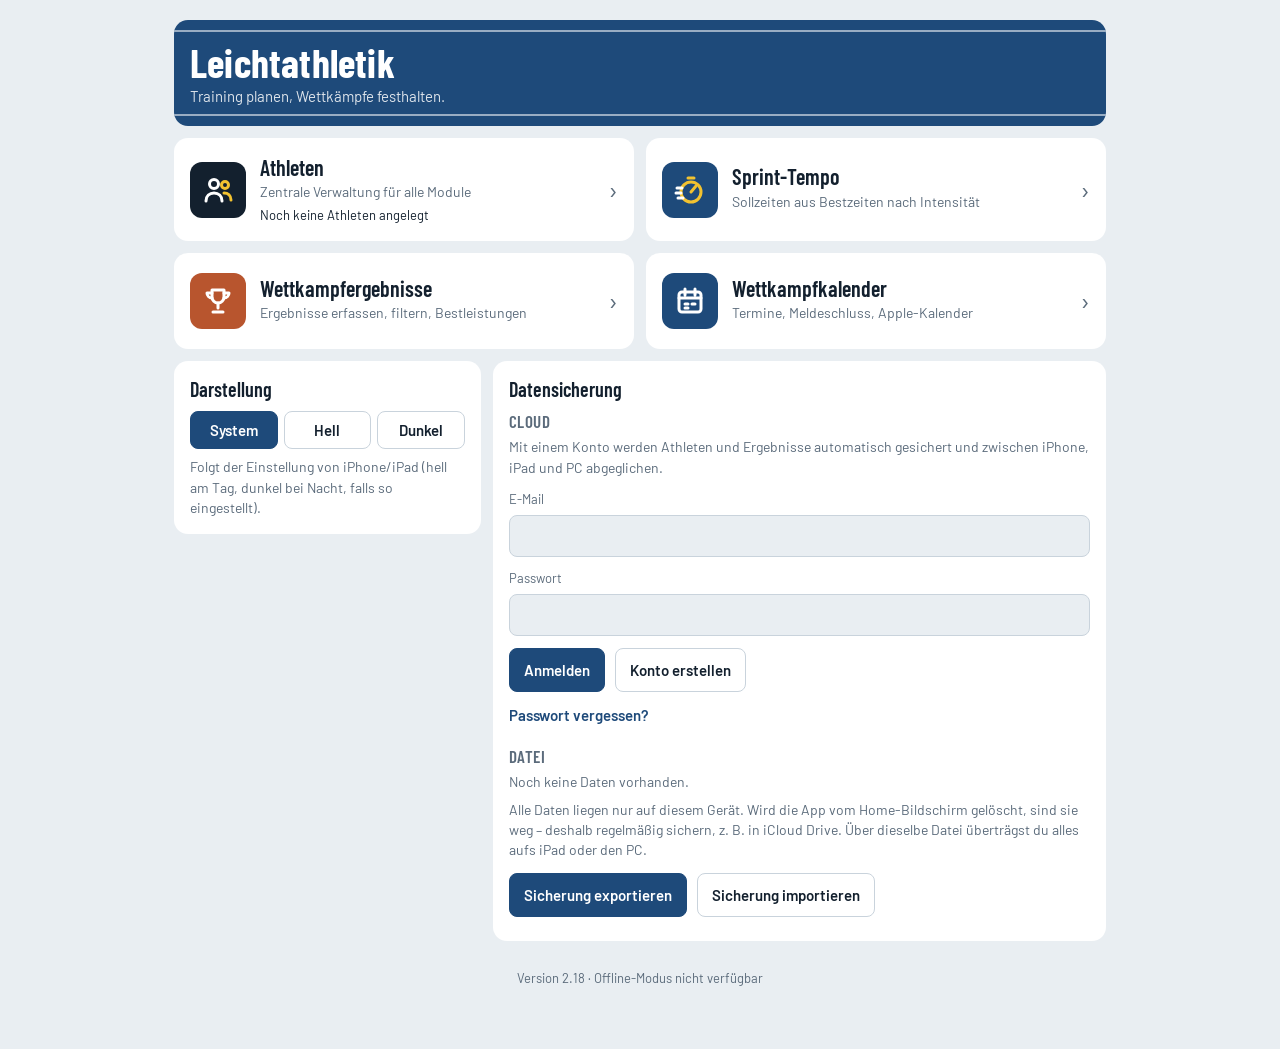
==== commit e3c133c9: "Add competition calendar module with result linking and Apple Calendar subscription - kalender/: com" ====
--- a/index.html
+++ b/index.html
@@ -108,10 +108,17 @@
       </span>
       <span class="go" aria-hidden="true">›</span>
     </a>
-    <div class="tile soon" aria-hidden="true">
-      <span class="ic"></span>
-      <span class="tx"><h2>Weitere Module</h2><span class="d">folgen</span></span>
-    </div>
+    <a class="tile" href="kalender/">
+      <span class="ic" aria-hidden="true">
+        <svg viewBox="0 0 32 32" fill="none" stroke="#fff" stroke-width="3" stroke-linecap="round" stroke-linejoin="round"><rect x="5" y="7" width="22" height="20" rx="3"/><path d="M5 13h22M11 4v6M21 4v6M11 19h3M18 19h3M11 23h3"/></svg>
+      </span>
+      <span class="tx">
+        <h2>Wettkampfkalender</h2>
+        <span class="d">Termine, Meldeschluss, Apple-Kalender</span>
+        <span class="st" id="stCal"></span>
+      </span>
+      <span class="go" aria-hidden="true">›</span>
+    </a>
   </nav>
 
   <div class="hubcols">
@@ -193,6 +200,11 @@
     const last=res.map(r=>r.date).sort().pop();
     $("stRes").textContent=res.length+" Ergebnis"+(res.length===1?"":"se")+" · zuletzt "+LA.fmtDate(last);
   } else $("stRes").textContent="";
+  const t=new Date(Date.now()-new Date().getTimezoneOffset()*6e4).toISOString().slice(0,10);
+  const up=LA.events().filter(e=>(e.endDate||e.date)>=t), nx=up[0];
+  const dl=up.filter(e=>e.deadline&&!e.entered&&e.deadline>=t).sort((a,b)=>a.deadline.localeCompare(b.deadline))[0];
+  $("stCal").textContent=nx?"Nächster: "+LA.fmtDate(nx.date).slice(0,6)+" "+LA.eventTitle(nx)
+    +(dl?" · Meldeschluss "+(LA.daysUntil(dl.deadline,t)===0?"heute":"in "+LA.plural(LA.daysUntil(dl.deadline,t),"Tag","Tagen")):""):"";
 
   const s=LA.backupStatus();
   $("bkInfo").textContent=s.cloudSafe
@@ -221,10 +233,10 @@
   let b;
   try{ b=LA.parseBackup(await f.text()); }
   catch(err){ $("bkMsg").innerHTML='<span class="warn">Datei ist keine gültige Sicherung.</span>'; return; }
-  const na=b.tempo&&Array.isArray(b.tempo.athletes)?b.tempo.athletes.length:0, nr=b.results.length;
+  const na=b.athletes.length, nr=b.results.length;
   if(!confirm("Sicherung mit "+na+" Athlet"+(na===1?"":"en")+" und "+nr+" Ergebnis"+(nr===1?"":"sen")+" übernehmen?\n\nVorhandene Einträge bleiben erhalten, gleiche Einträge werden aktualisiert.")) return;
   const r=LA.applyBackup(b);
-  $("bkMsg").innerHTML='<span class="ok">Übernommen: '+r.athletes+" Athlet"+(r.athletes===1?"":"en")+", "+r.results+" Ergebnis"+(r.results===1?"":"se")+".</span>";
+  $("bkMsg").innerHTML='<span class="ok">Übernommen: '+r.athletes+" Athlet"+(r.athletes===1?"":"en")+", "+r.results+" Ergebnis"+(r.results===1?"":"se")+(r.events?", "+LA.plural(r.events,"Wettkampf","Wettkämpfe"):"")+".</span>";
   render();
 });
 window.addEventListener("pageshow",render);
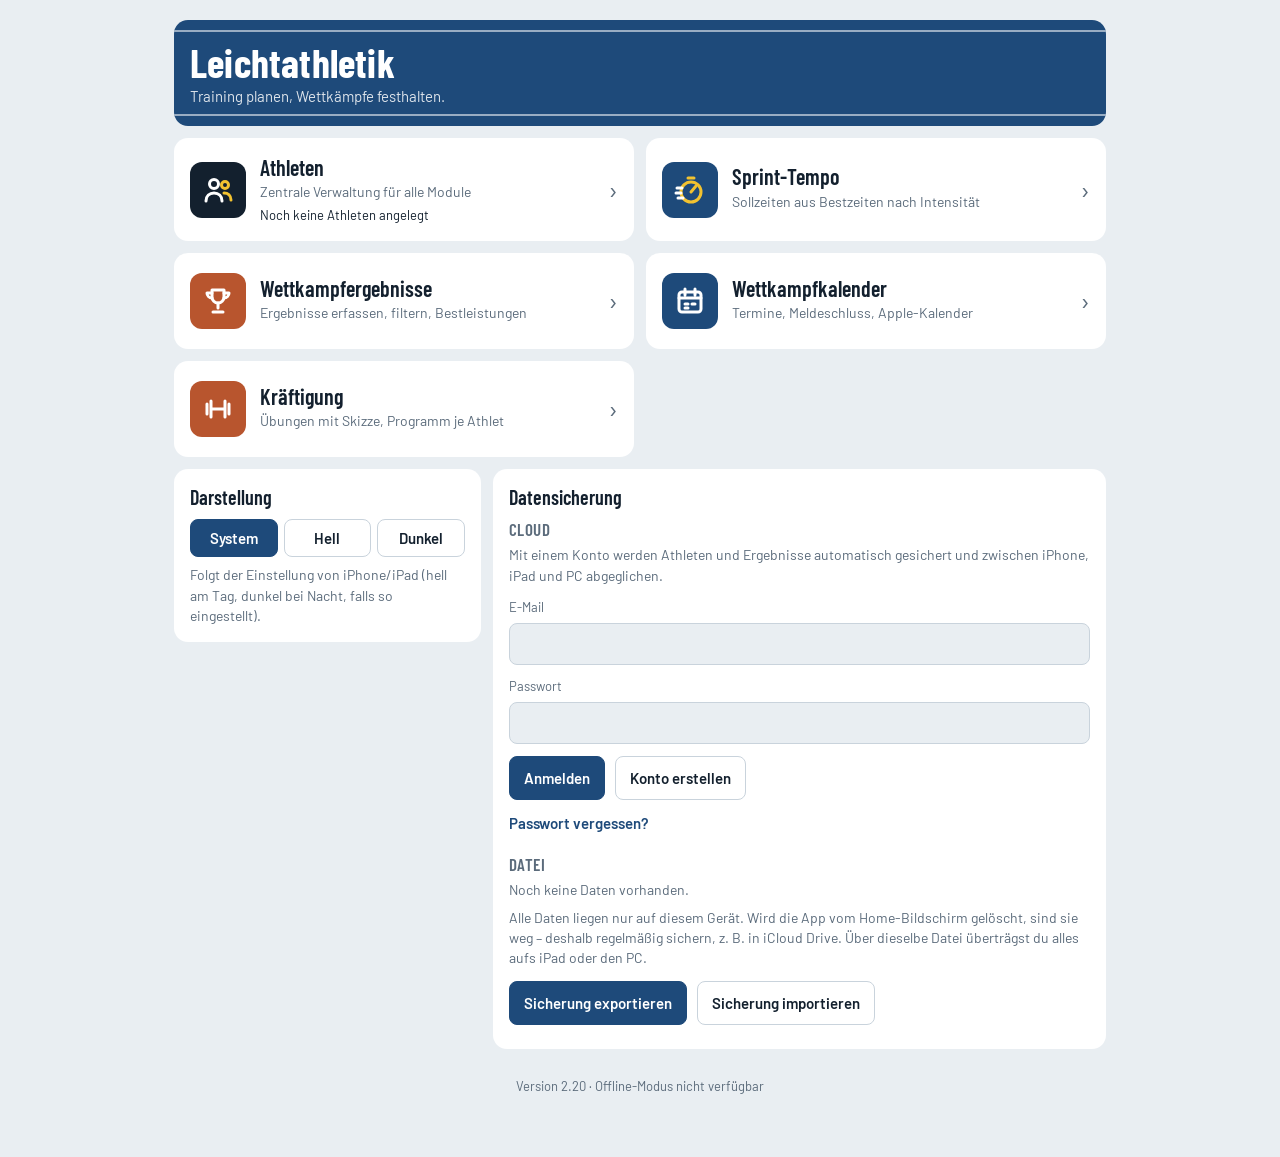
==== commit ff986443: "Add strength training module with sketches, per-athlete programs and workout mode - shared/kraft.js:" ====
--- a/index.html
+++ b/index.html
@@ -116,6 +116,17 @@
         <h2>Wettkampfkalender</h2>
         <span class="d">Termine, Meldeschluss, Apple-Kalender</span>
         <span class="st" id="stCal"></span>
+      </span>
+      <span class="go" aria-hidden="true">›</span>
+    </a>
+    <a class="tile" href="kraft/">
+      <span class="ic alt" aria-hidden="true">
+        <svg viewBox="0 0 32 32" fill="none" stroke="#fff" stroke-width="3" stroke-linecap="round" stroke-linejoin="round"><path d="M9 16h14M5 11v10M9 8v16M23 8v16M27 11v10"/></svg>
+      </span>
+      <span class="tx">
+        <h2>Kräftigung</h2>
+        <span class="d">Übungen mit Skizze, Programm je Athlet</span>
+        <span class="st" id="stKraft"></span>
       </span>
       <span class="go" aria-hidden="true">›</span>
     </a>
@@ -201,6 +212,8 @@
     $("stRes").textContent=res.length+" Ergebnis"+(res.length===1?"":"se")+" · zuletzt "+LA.fmtDate(last);
   } else $("stRes").textContent="";
   const t=new Date(Date.now()-new Date().getTimezoneOffset()*6e4).toISOString().slice(0,10);
+  const kr=LA.kraftAll(), kb=LA.athletes().map(a=>[a,kr[a.id]?LA.kraftFor(a.id):null]).filter(x=>x[1]&&(x[1].favs.length||x[1].log.length));
+  $("stKraft").textContent=kb.map(([a,k])=>a.name+": "+LA.plural(k.favs.length,"Übung","Übungen")+(k.log.length?" · zuletzt "+LA.fmtDate(k.log[k.log.length-1].date).slice(0,6):"")).join(" · ");
   const up=LA.events().filter(e=>(e.endDate||e.date)>=t), nx=up[0];
   const dl=up.filter(e=>e.deadline&&!e.entered&&e.deadline>=t).sort((a,b)=>a.deadline.localeCompare(b.deadline))[0];
   $("stCal").textContent=nx?"Nächster: "+LA.fmtDate(nx.date).slice(0,6)+" "+LA.eventTitle(nx)
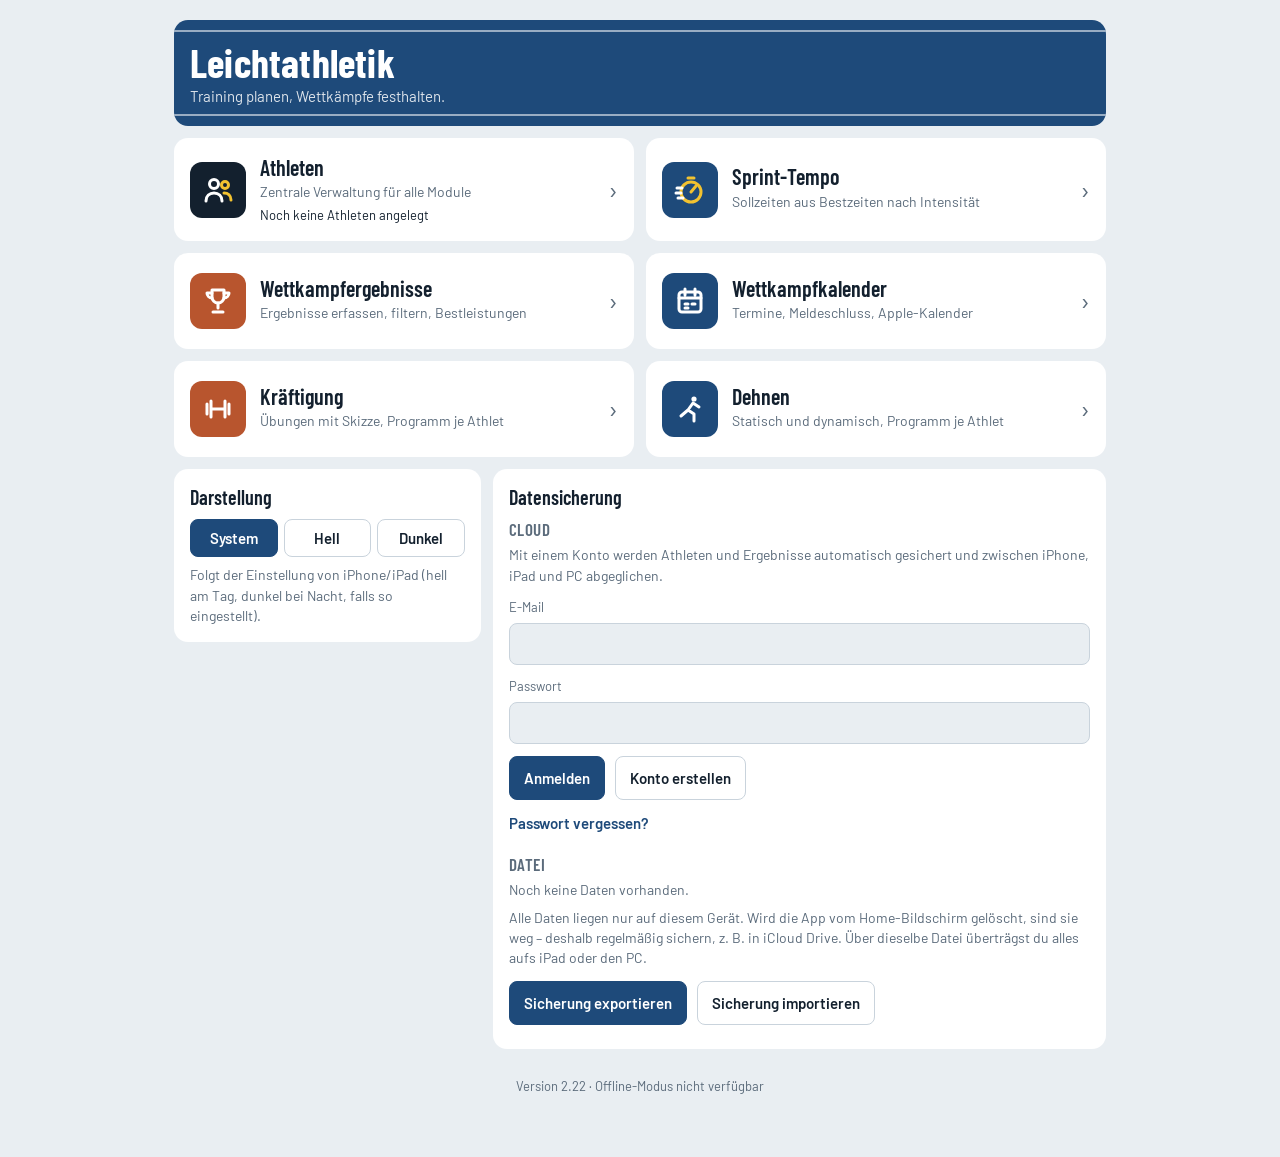
==== commit 5de0ddce: "Add stretching module; share page, styles and sketches between exercise modules - dehnen/: 23 static" ====
--- a/index.html
+++ b/index.html
@@ -127,6 +127,17 @@
         <h2>Kräftigung</h2>
         <span class="d">Übungen mit Skizze, Programm je Athlet</span>
         <span class="st" id="stKraft"></span>
+      </span>
+      <span class="go" aria-hidden="true">›</span>
+    </a>
+    <a class="tile" href="dehnen/">
+      <span class="ic" aria-hidden="true">
+        <svg viewBox="0 0 32 32" fill="none" stroke="#fff" stroke-width="3" stroke-linecap="round" stroke-linejoin="round"><circle cx="20" cy="6" r="2.6" fill="#fff" stroke="none"/><path d="M19 10l-5 7 6 4v7M14 17l-7 6M19 10l6 4"/></svg>
+      </span>
+      <span class="tx">
+        <h2>Dehnen</h2>
+        <span class="d">Statisch und dynamisch, Programm je Athlet</span>
+        <span class="st" id="stDehnen"></span>
       </span>
       <span class="go" aria-hidden="true">›</span>
     </a>
@@ -212,8 +223,9 @@
     $("stRes").textContent=res.length+" Ergebnis"+(res.length===1?"":"se")+" · zuletzt "+LA.fmtDate(last);
   } else $("stRes").textContent="";
   const t=new Date(Date.now()-new Date().getTimezoneOffset()*6e4).toISOString().slice(0,10);
-  const kr=LA.kraftAll(), kb=LA.athletes().map(a=>[a,kr[a.id]?LA.kraftFor(a.id):null]).filter(x=>x[1]&&(x[1].favs.length||x[1].log.length));
-  $("stKraft").textContent=kb.map(([a,k])=>a.name+": "+LA.plural(k.favs.length,"Übung","Übungen")+(k.log.length?" · zuletzt "+LA.fmtDate(k.log[k.log.length-1].date).slice(0,6):"")).join(" · ");
+  [["kraft","stKraft"],["dehnen","stDehnen"]].forEach(([pg,el])=>{ const all=LA.progAll(pg);
+    const kb=LA.athletes().map(a=>[a,all[a.id]?LA.progFor(pg,a.id):null]).filter(x=>x[1]&&(x[1].favs.length||x[1].log.length));
+    $(el).textContent=kb.map(([a,k])=>a.name+": "+LA.plural(k.favs.length,"Übung","Übungen")+(k.log.length?" · zuletzt "+LA.fmtDate(k.log[k.log.length-1].date).slice(0,6):"")).join(" · "); });
   const up=LA.events().filter(e=>(e.endDate||e.date)>=t), nx=up[0];
   const dl=up.filter(e=>e.deadline&&!e.entered&&e.deadline>=t).sort((a,b)=>a.deadline.localeCompare(b.deadline))[0];
   $("stCal").textContent=nx?"Nächster: "+LA.fmtDate(nx.date).slice(0,6)+" "+LA.eventTitle(nx)
